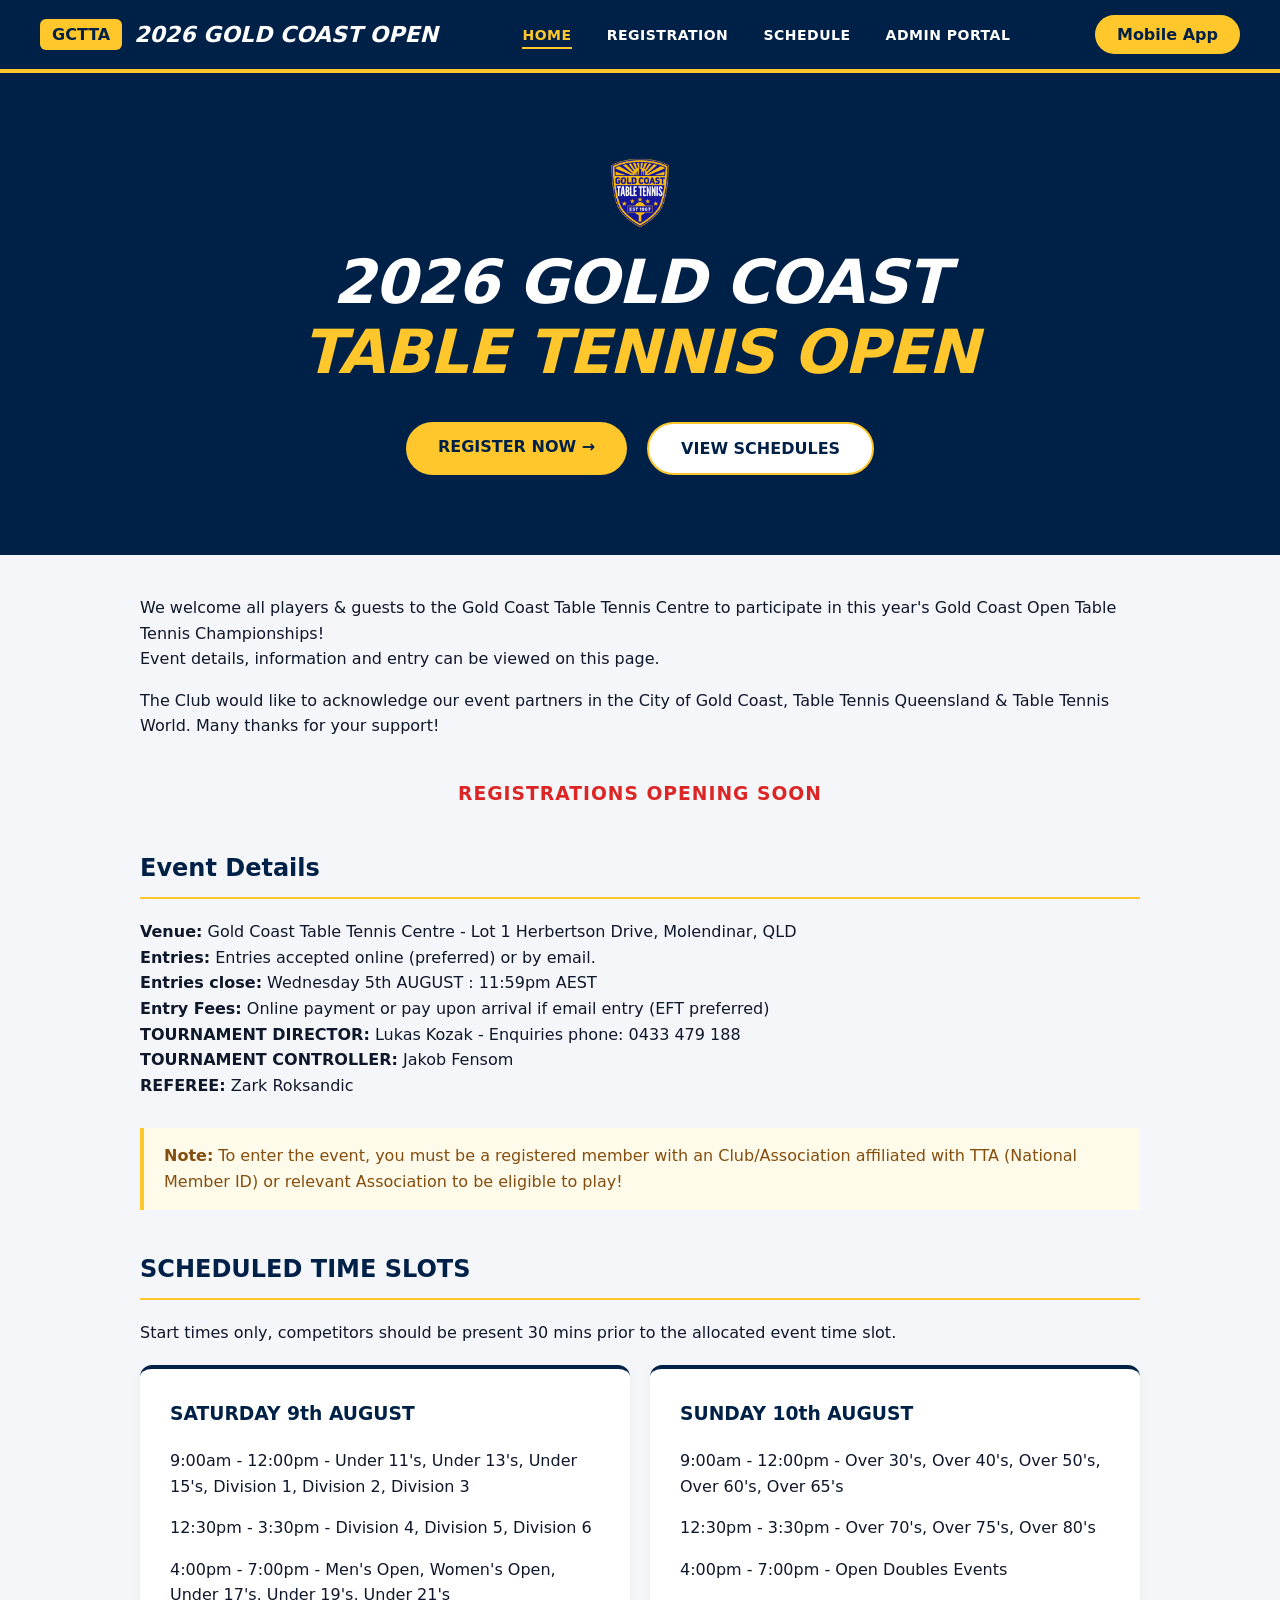
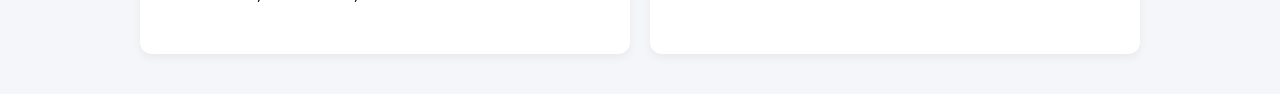
==== public/index.html @ 2d71d455 "Initial commit with server and frontend assets" ====
<!DOCTYPE html>
<html lang="en">
<head>
    <meta charset="UTF-8">
    <meta name="viewport" content="width=device-width, initial-scale=1.0">
    <title>Home | 2026 Gold Coast Open</title>
    <link rel="stylesheet" href="style.css">
</head>
<body>
    <nav class="navbar">
        <a href="/" class="nav-brand"><span class="gc-badge">GCTTA</span> 2026 GOLD COAST OPEN</a>
        <div class="nav-links">
            <a href="/" class="active">Home</a>
            <a href="/registration">Registration</a>
            <a href="/schedule">Schedule</a>
            <a href="/admin">Admin Portal</a>
        </div>
        <a href="#" class="btn-mobile-app">Mobile App</a>
    </nav>

    <div class="hero">
        <img src="GCTTA Crest Logo.png" alt="GCTTA Logo" onerror="this.src='https://via.placeholder.com/80x80?text=GCTTA'" style="height: 80px; margin-bottom: 10px;">
        <h1>2026 GOLD COAST <span class="gold-text">TABLE TENNIS OPEN</span></h1>
        <p></p>
        <div class="hero-btns">
            <a href="/registration" class="btn-primary">REGISTER NOW →</a>
            <a href="/schedule" class="btn-secondary">VIEW SCHEDULES</a>
        </div>
    </div>

    <div class="content-container">
        <p>We welcome all players & guests to the Gold Coast Table Tennis Centre to participate in this year's Gold Coast Open Table Tennis Championships!<br>
        Event details, information and entry can be viewed on this page.</p>

        <p>The Club would like to acknowledge our event partners in the City of Gold Coast, Table Tennis Queensland & Table Tennis World. Many thanks for your support!</p>

        <h3 style="color: #DC2626; font-weight: 900; text-align: center; margin-top: 40px; letter-spacing: 1px;">REGISTRATIONS OPENING SOON</h3>

        <h2>Event Details</h2>

        <p><strong>Venue:</strong> Gold Coast Table Tennis Centre - Lot 1 Herbertson Drive, Molendinar, QLD<br>
        <strong>Entries:</strong> Entries accepted online (preferred) or by email.<br>
        <strong>Entries close:</strong> Wednesday 5th AUGUST : 11:59pm AEST<br>
        <strong>Entry Fees:</strong> Online payment or pay upon arrival if email entry (EFT preferred)<br>
        <strong>TOURNAMENT DIRECTOR:</strong> Lukas Kozak - Enquiries phone: 0433 479 188<br>
        <strong>TOURNAMENT CONTROLLER:</strong> Jakob Fensom<br>
        <strong>REFEREE:</strong> Zark Roksandic</p>

        <div class="info-note">
            <strong>Note:</strong> To enter the event, you must be a registered member with an Club/Association affiliated with TTA (National Member ID) or relevant Association to be eligible to play!
        </div>

        <h2>SCHEDULED TIME SLOTS</h2>
        <p>Start times only, competitors should be present 30 mins prior to the allocated event time slot.</p>

        <div class="schedule-grid">
            <div class="schedule-card">
                <h3>SATURDAY 9th AUGUST</h3>
                <p>9:00am - 12:00pm - Under 11's, Under 13's, Under 15's, Division 1, Division 2, Division 3</p>
                <p>12:30pm - 3:30pm - Division 4, Division 5, Division 6</p>
                <p>4:00pm - 7:00pm - Men's Open, Women's Open, Under 17's, Under 19's, Under 21's</p>
            </div>
            <div class="schedule-card">
                <h3>SUNDAY 10th AUGUST</h3>
                <p>9:00am - 12:00pm - Over 30's, Over 40's, Over 50's, Over 60's, Over 65's</p>
                <p>12:30pm - 3:30pm - Over 70's, Over 75's, Over 80's</p>
                <p>4:00pm - 7:00pm - Open Doubles Events</p>
            </div>
        </div>
    </div>
</body>
</html>
---- public/style.css ----
:root {
    --gctta-navy: #002147;
    --gctta-gold: #FFC72C;
    --gctta-gold-dark: #D4A017;
    --text-dark: #0F172A;
    --bg-light: #F4F6F9;
    --border-radius: 8px;
}

body {
    margin: 0;
    font-family: 'Segoe UI', system-ui, -apple-system, sans-serif;
    background-color: var(--bg-light);
    color: var(--text-dark);
}

/* Navbar */
.navbar {
    background-color: var(--gctta-navy);
    padding: 15px 40px;
    display: flex;
    justify-content: space-between;
    align-items: center;
    border-bottom: 4px solid var(--gctta-gold);
}
.nav-brand {
    color: #FFFFFF;
    font-size: 22px;
    font-weight: 900;
    font-style: italic;
    text-decoration: none;
    display: flex;
    align-items: center;
    gap: 12px;
}
.nav-brand span.gc-badge {
    background-color: var(--gctta-gold);
    color: var(--gctta-navy);
    padding: 6px 12px;
    border-radius: 6px;
    font-size: 16px;
    font-weight: bold;
    font-style: normal;
}
.nav-links a {
    color: #FFFFFF;
    text-decoration: none;
    margin: 0 15px;
    font-weight: 700;
    font-size: 14px;
    text-transform: uppercase;
    letter-spacing: 0.5px;
}
.nav-links a.active, .nav-links a:hover {
    color: var(--gctta-gold);
    border-bottom: 2px solid var(--gctta-gold);
    padding-bottom: 4px;
}
.btn-mobile-app {
    background-color: var(--gctta-gold);
    color: var(--gctta-navy);
    padding: 10px 22px;
    border-radius: 20px;
    text-decoration: none;
    font-weight: 800;
    transition: all 0.2s;
}
.btn-mobile-app:hover {
    background-color: #FFFFFF;
}

/* Hero Section */
.hero {
    background-color: var(--gctta-navy);
    color: #FFFFFF;
    text-align: center;
    padding: 80px 20px;
}
.hero h1 {
    font-size: 3.8em;
    margin: 0;
    font-weight: 900;
    font-style: italic;
    letter-spacing: -1px;
}
.hero h1 .gold-text {
    color: var(--gctta-gold);
    display: block;
}
.hero p {
    font-size: 1.2em;
    max-width: 650px;
    margin: 20px auto;
    line-height: 1.6;
    color: #E2E8F0;
}
.hero-btns {
    margin-top: 35px;
    display: flex;
    justify-content: center;
    gap: 20px;
}
.btn-primary {
    background-color: var(--gctta-gold);
    color: var(--gctta-navy);
    padding: 15px 32px;
    border-radius: 30px;
    text-decoration: none;
    font-weight: 900;
    border: none;
    cursor: pointer;
    font-size: 16px;
    transition: background 0.2s;
}
.btn-primary:hover {
    background-color: #FFFFFF;
}
.btn-secondary {
    background-color: #FFFFFF;
    color: var(--gctta-navy);
    padding: 15px 32px;
    border-radius: 30px;
    text-decoration: none;
    font-weight: 900;
    border: 2px solid var(--gctta-gold);
    cursor: pointer;
}

/* Layout */
.features-grid {
    display: flex;
    justify-content: center;
    gap: 30px;
    padding: 60px 40px;
    max-width: 1200px;
    margin: auto;
}
.feature-card {
    background: #FFFFFF;
    padding: 40px 30px;
    border-radius: 12px;
    text-align: center;
    flex: 1;
    box-shadow: 0 10px 20px rgba(0,0,0,0.05);
    border-top: 5px solid var(--gctta-gold);
}
.form-container {
    max-width: 800px;
    margin: 40px auto;
    background: #FFFFFF;
    padding: 40px;
    border-radius: 12px;
    box-shadow: 0 5px 20px rgba(0,0,0,0.06);
    border-top: 6px solid var(--gctta-navy);
}

/* Forms */
.form-group { margin-bottom: 20px; }
.form-group label {
    display: block;
    font-weight: 700;
    margin-bottom: 8px;
    font-size: 12px;
    color: #475569;
    text-transform: uppercase;
    letter-spacing: 0.5px;
}
.form-row { display: flex; gap: 20px; }
.form-row .form-group { flex: 1; }
input[type="text"], input[type="email"], select, input[type="number"], input[type="password"] {
    width: 100%;
    padding: 12px;
    border: 1px solid #CBD5E1;
    border-radius: var(--border-radius);
    box-sizing: border-box;
    font-size: 15px;
}
input:focus, select:focus {
    outline: none;
    border-color: var(--gctta-navy);
    box-shadow: 0 0 0 3px rgba(0, 33, 71, 0.1);
}
.radio-group { display: flex; gap: 20px; align-items: center; height: 45px; }

/* Buttons */
.lookup-btn {
    background-color: var(--gctta-navy);
    color: #FFFFFF;
    border: none;
    padding: 12px 18px;
    border-radius: var(--border-radius);
    font-weight: bold;
    cursor: pointer;
    white-space: nowrap;
}
.lookup-btn:hover { background-color: var(--gctta-gold); color: var(--gctta-navy); }
.btn-secondary-small {
    background-color: #64748B;
    color: white;
    border: none;
    padding: 12px 18px;
    border-radius: var(--border-radius);
    font-weight: bold;
    cursor: pointer;
}
.btn-secondary-small:hover { background-color: #475569; }
.btn-block { display: block; width: 100%; margin-top: 20px; }

/* Ratings Central Cards */
.rc-grid {
    display: grid;
    grid-template-columns: repeat(auto-fill, minmax(200px, 1fr));
    gap: 15px;
    margin-top: 15px;
}
.rc-card {
    background: white;
    border: 2px solid #E2E8F0;
    border-radius: 8px;
    padding: 15px;
    cursor: pointer;
    transition: all 0.2s;
}
.rc-card:hover {
    border-color: var(--gctta-gold);
    transform: translateY(-2px);
    box-shadow: 0 4px 10px rgba(0,0,0,0.1);
}
.rc-card.selected {
    border-color: var(--gctta-navy);
    background: #F8FAFC;
    border-width: 3px;
}
.rc-card h4 { margin: 0 0 10px 0; color: var(--gctta-navy); font-size: 16px; }
.rc-card p { margin: 0 0 5px 0; font-size: 13px; color: #475569; }

/* Admin Overlay & Dashboard */
.login-overlay {
    position: fixed; top: 0; left: 0; width: 100%; height: 100%;
    background: rgba(0, 33, 71, 0.95);
    z-index: 1000;
    display: flex; align-items: center; justify-content: center;
}
.login-box {
    background: white; padding: 40px; border-radius: 12px; width: 350px; text-align: center;
    box-shadow: 0 10px 30px rgba(0,0,0,0.3);
}
.login-box h2 { color: var(--gctta-navy); margin-top: 0; margin-bottom: 25px; }

.stats-grid {
    display: flex; gap: 20px; margin-bottom: 30px;
}
.stat-card {
    background: white; padding: 25px; border-radius: 10px; flex: 1;
    box-shadow: 0 4px 10px rgba(0,0,0,0.05); border-left: 5px solid var(--gctta-gold);
}
.stat-card h3 { margin: 0 0 10px 0; font-size: 14px; color: #64748B; text-transform: uppercase; }
.stat-card p { margin: 0; font-size: 32px; font-weight: 900; color: var(--gctta-navy); }

/* Custom Additions */
.content-container {
    max-width: 1000px;
    margin: 40px auto;
    padding: 0 20px;
    font-size: 16px;
    line-height: 1.6;
}
.content-container h2 {
    color: var(--gctta-navy);
    border-bottom: 2px solid var(--gctta-gold);
    padding-bottom: 10px;
    margin-top: 40px;
}
.info-note {
    background-color: #FFFBEB;
    border-left: 4px solid var(--gctta-gold);
    padding: 15px 20px;
    margin: 30px 0;
    color: #854D0E;
}
.schedule-grid {
    display: grid;
    grid-template-columns: 1fr 1fr;
    gap: 20px;
    margin-top: 20px;
}
.schedule-card {
    background: white;
    padding: 30px;
    border-radius: 12px;
    box-shadow: 0 4px 10px rgba(0,0,0,0.05);
    border-top: 4px solid var(--gctta-navy);
}
.schedule-card h3 {
    margin-top: 0;
    color: var(--gctta-navy);
}
@media (max-width: 768px) {
    .schedule-grid {
        grid-template-columns: 1fr;
    }
}
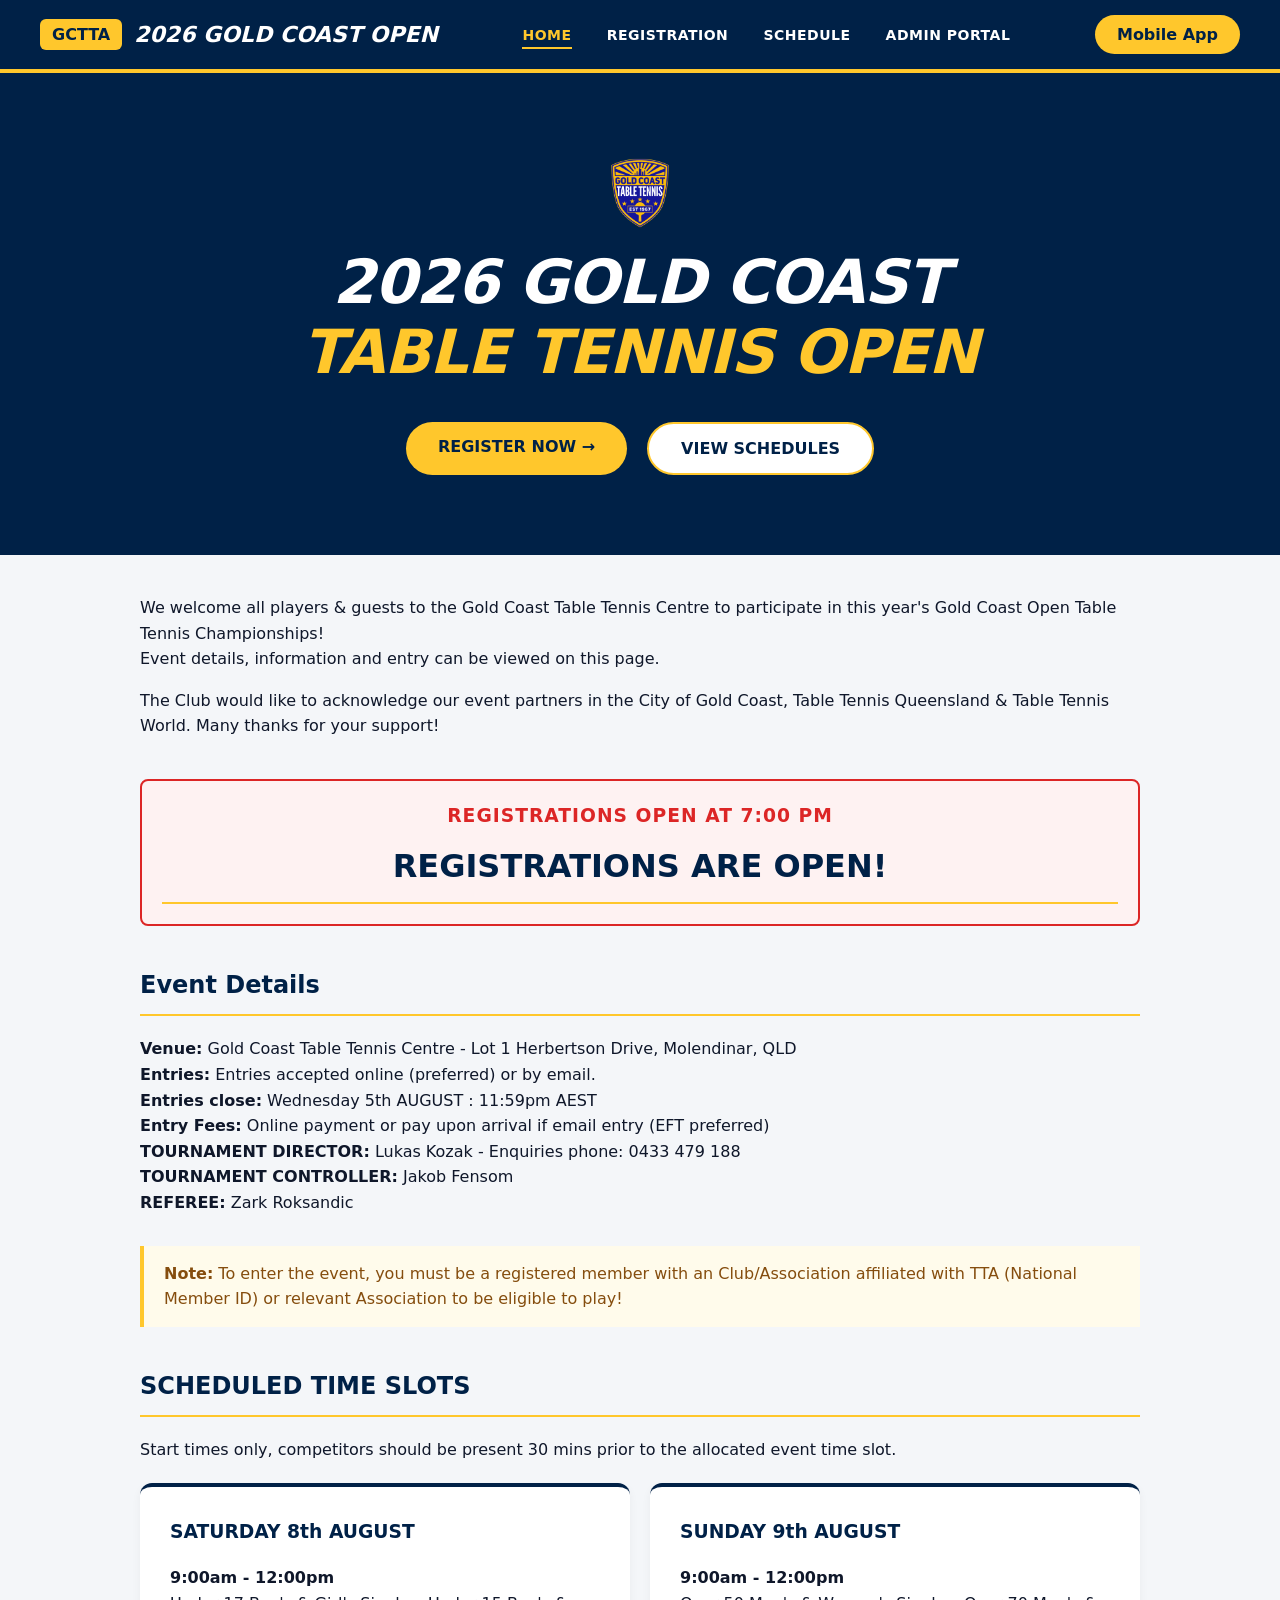
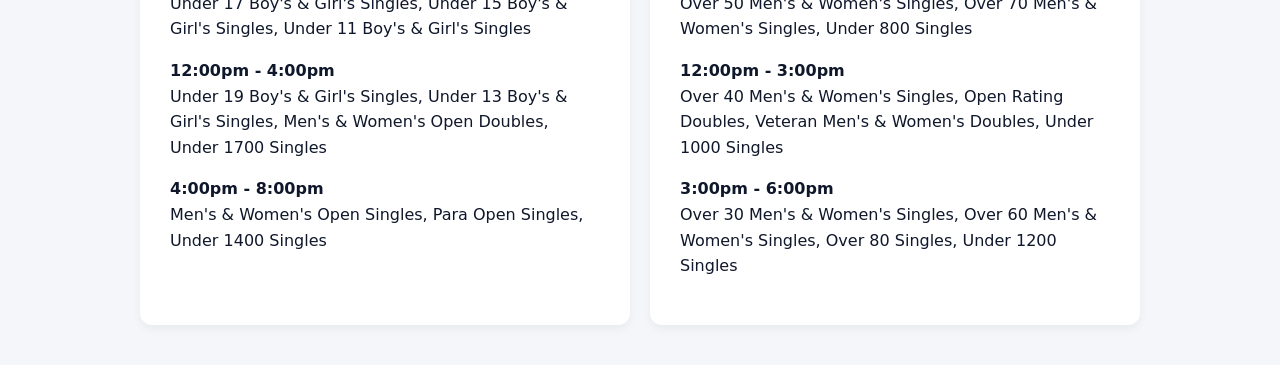
==== commit 0561d414: "upload to website" ====
--- a/public/index.html
+++ b/public/index.html
@@ -34,7 +34,11 @@
 
         <p>The Club would like to acknowledge our event partners in the City of Gold Coast, Table Tennis Queensland & Table Tennis World. Many thanks for your support!</p>
 
-        <h3 style="color: #DC2626; font-weight: 900; text-align: center; margin-top: 40px; letter-spacing: 1px;">REGISTRATIONS OPENING SOON</h3>
+        <!-- LIVE COUNTDOWN BANNER -->
+        <div style="background-color: #FEF2F2; border: 2px solid #DC2626; border-radius: 8px; padding: 20px; text-align: center; margin-top: 40px;">
+            <h3 style="color: #DC2626; font-weight: 900; margin: 0; letter-spacing: 1px;">REGISTRATIONS OPEN AT 7:00 PM</h3>
+            <h2 id="indexCountdown" style="color: var(--gctta-navy); font-size: 32px; margin: 10px 0 0 0;">--:--:--</h2>
+        </div>
 
         <h2>Event Details</h2>
 
@@ -55,18 +59,48 @@
 
         <div class="schedule-grid">
             <div class="schedule-card">
-                <h3>SATURDAY 9th AUGUST</h3>
-                <p>9:00am - 12:00pm - Under 11's, Under 13's, Under 15's, Division 1, Division 2, Division 3</p>
-                <p>12:30pm - 3:30pm - Division 4, Division 5, Division 6</p>
-                <p>4:00pm - 7:00pm - Men's Open, Women's Open, Under 17's, Under 19's, Under 21's</p>
+                <h3>SATURDAY 8th AUGUST</h3>
+                <p><strong>9:00am - 12:00pm</strong><br>
+                Under 17 Boy's & Girl's Singles, Under 15 Boy's & Girl's Singles, Under 11 Boy's & Girl's Singles</p>
+                <p><strong>12:00pm - 4:00pm</strong><br>
+                Under 19 Boy's & Girl's Singles, Under 13 Boy's & Girl's Singles, Men's & Women's Open Doubles, Under 1700 Singles</p>
+                <p><strong>4:00pm - 8:00pm</strong><br>
+                Men's & Women's Open Singles, Para Open Singles, Under 1400 Singles</p>
             </div>
             <div class="schedule-card">
-                <h3>SUNDAY 10th AUGUST</h3>
-                <p>9:00am - 12:00pm - Over 30's, Over 40's, Over 50's, Over 60's, Over 65's</p>
-                <p>12:30pm - 3:30pm - Over 70's, Over 75's, Over 80's</p>
-                <p>4:00pm - 7:00pm - Open Doubles Events</p>
+                <h3>SUNDAY 9th AUGUST</h3>
+                <p><strong>9:00am - 12:00pm</strong><br>
+                Over 50 Men's & Women's Singles, Over 70 Men's & Women's Singles, Under 800 Singles</p>
+                <p><strong>12:00pm - 3:00pm</strong><br>
+                Over 40 Men's & Women's Singles, Open Rating Doubles, Veteran Men's & Women's Doubles, Under 1000 Singles</p>
+                <p><strong>3:00pm - 6:00pm</strong><br>
+                Over 30 Men's & Women's Singles, Over 60 Men's & Women's Singles, Over 80 Singles, Under 1200 Singles</p>
             </div>
         </div>
     </div>
+
+    <!-- SCRIPT FOR INDEX COUNTDOWN -->
+    <script>
+        const targetTimeIndex = new Date('July 23, 2026 19:00:00').getTime();
+        
+        function updateIndexCountdown() {
+            const now = new Date().getTime();
+            const distance = targetTimeIndex - now;
+            const el = document.getElementById('indexCountdown');
+            
+            if (distance < 0) {
+                if(el) el.innerText = "REGISTRATIONS ARE OPEN!";
+                return;
+            }
+            
+            const hours = Math.floor((distance % (1000 * 60 * 60 * 24)) / (1000 * 60 * 60));
+            const minutes = Math.floor((distance % (1000 * 60 * 60)) / (1000 * 60));
+            const seconds = Math.floor((distance % (1000 * 60)) / 1000);
+            
+            if(el) el.innerText = (hours > 0 ? hours + "h " : "") + minutes + "m " + seconds + "s";
+        }
+        setInterval(updateIndexCountdown, 1000);
+        updateIndexCountdown();
+    </script>
 </body>
-</html>
+</html>
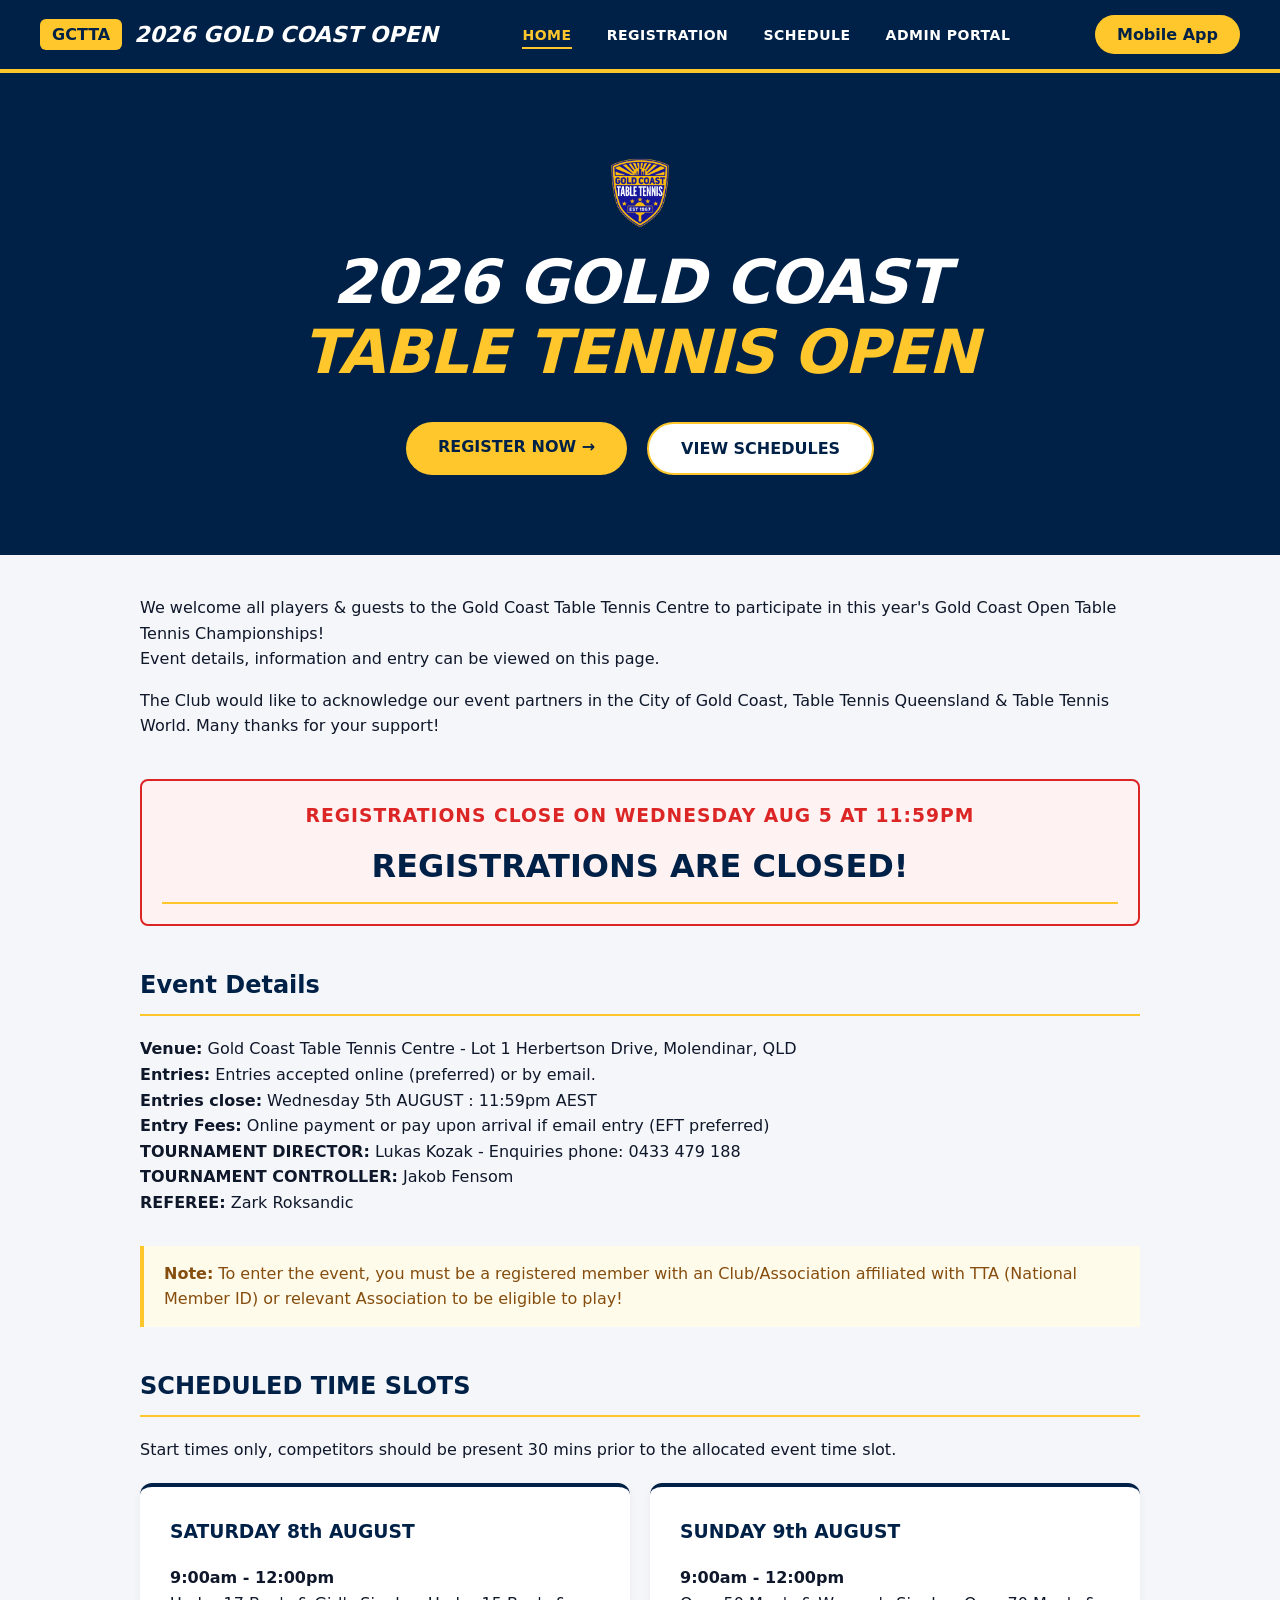
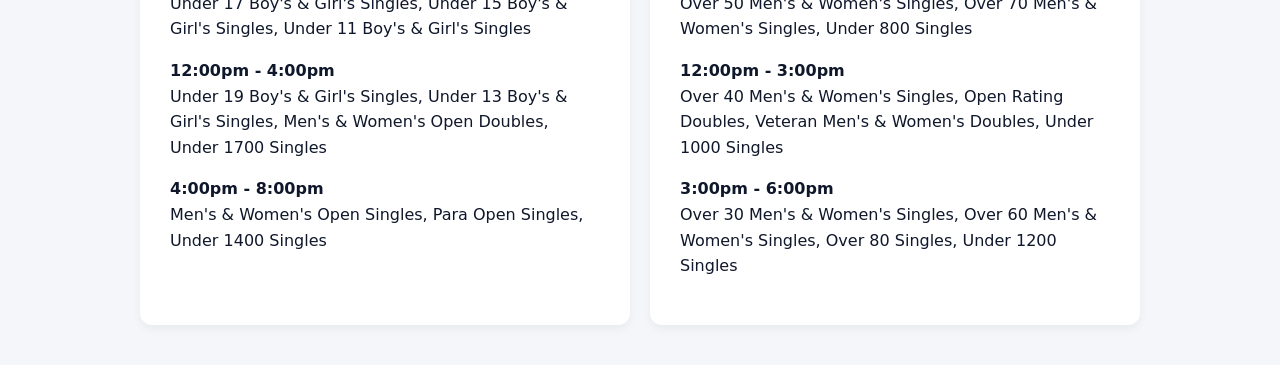
==== commit 19465393: "big boi update" ====
--- a/public/index.html
+++ b/public/index.html
@@ -36,7 +36,7 @@
 
         <!-- LIVE COUNTDOWN BANNER -->
         <div style="background-color: #FEF2F2; border: 2px solid #DC2626; border-radius: 8px; padding: 20px; text-align: center; margin-top: 40px;">
-            <h3 style="color: #DC2626; font-weight: 900; margin: 0; letter-spacing: 1px;">REGISTRATIONS OPEN AT 7:00 PM</h3>
+            <h3 style="color: #DC2626; font-weight: 900; margin: 0; letter-spacing: 1px;">REGISTRATIONS CLOSE ON WEDNESDAY AUG 5 AT 11:59PM</h3>
             <h2 id="indexCountdown" style="color: var(--gctta-navy); font-size: 32px; margin: 10px 0 0 0;">--:--:--</h2>
         </div>
 
@@ -81,7 +81,7 @@
 
     <!-- SCRIPT FOR INDEX COUNTDOWN -->
     <script>
-        const targetTimeIndex = new Date('July 23, 2026 19:00:00').getTime();
+        const targetTimeIndex = new Date('August 5, 2026 23:59:59 GMT+1000').getTime();
         
         function updateIndexCountdown() {
             const now = new Date().getTime();
@@ -89,15 +89,16 @@
             const el = document.getElementById('indexCountdown');
             
             if (distance < 0) {
-                if(el) el.innerText = "REGISTRATIONS ARE OPEN!";
+                if(el) el.innerText = "REGISTRATIONS ARE CLOSED!";
                 return;
             }
             
+            const days = Math.floor(distance / (1000 * 60 * 60 * 24));
             const hours = Math.floor((distance % (1000 * 60 * 60 * 24)) / (1000 * 60 * 60));
             const minutes = Math.floor((distance % (1000 * 60 * 60)) / (1000 * 60));
             const seconds = Math.floor((distance % (1000 * 60)) / 1000);
             
-            if(el) el.innerText = (hours > 0 ? hours + "h " : "") + minutes + "m " + seconds + "s";
+            if(el) el.innerText = (days > 0 ? days + "d " : "") + (hours > 0 ? hours + "h " : "") + minutes + "m " + seconds + "s";
         }
         setInterval(updateIndexCountdown, 1000);
         updateIndexCountdown();
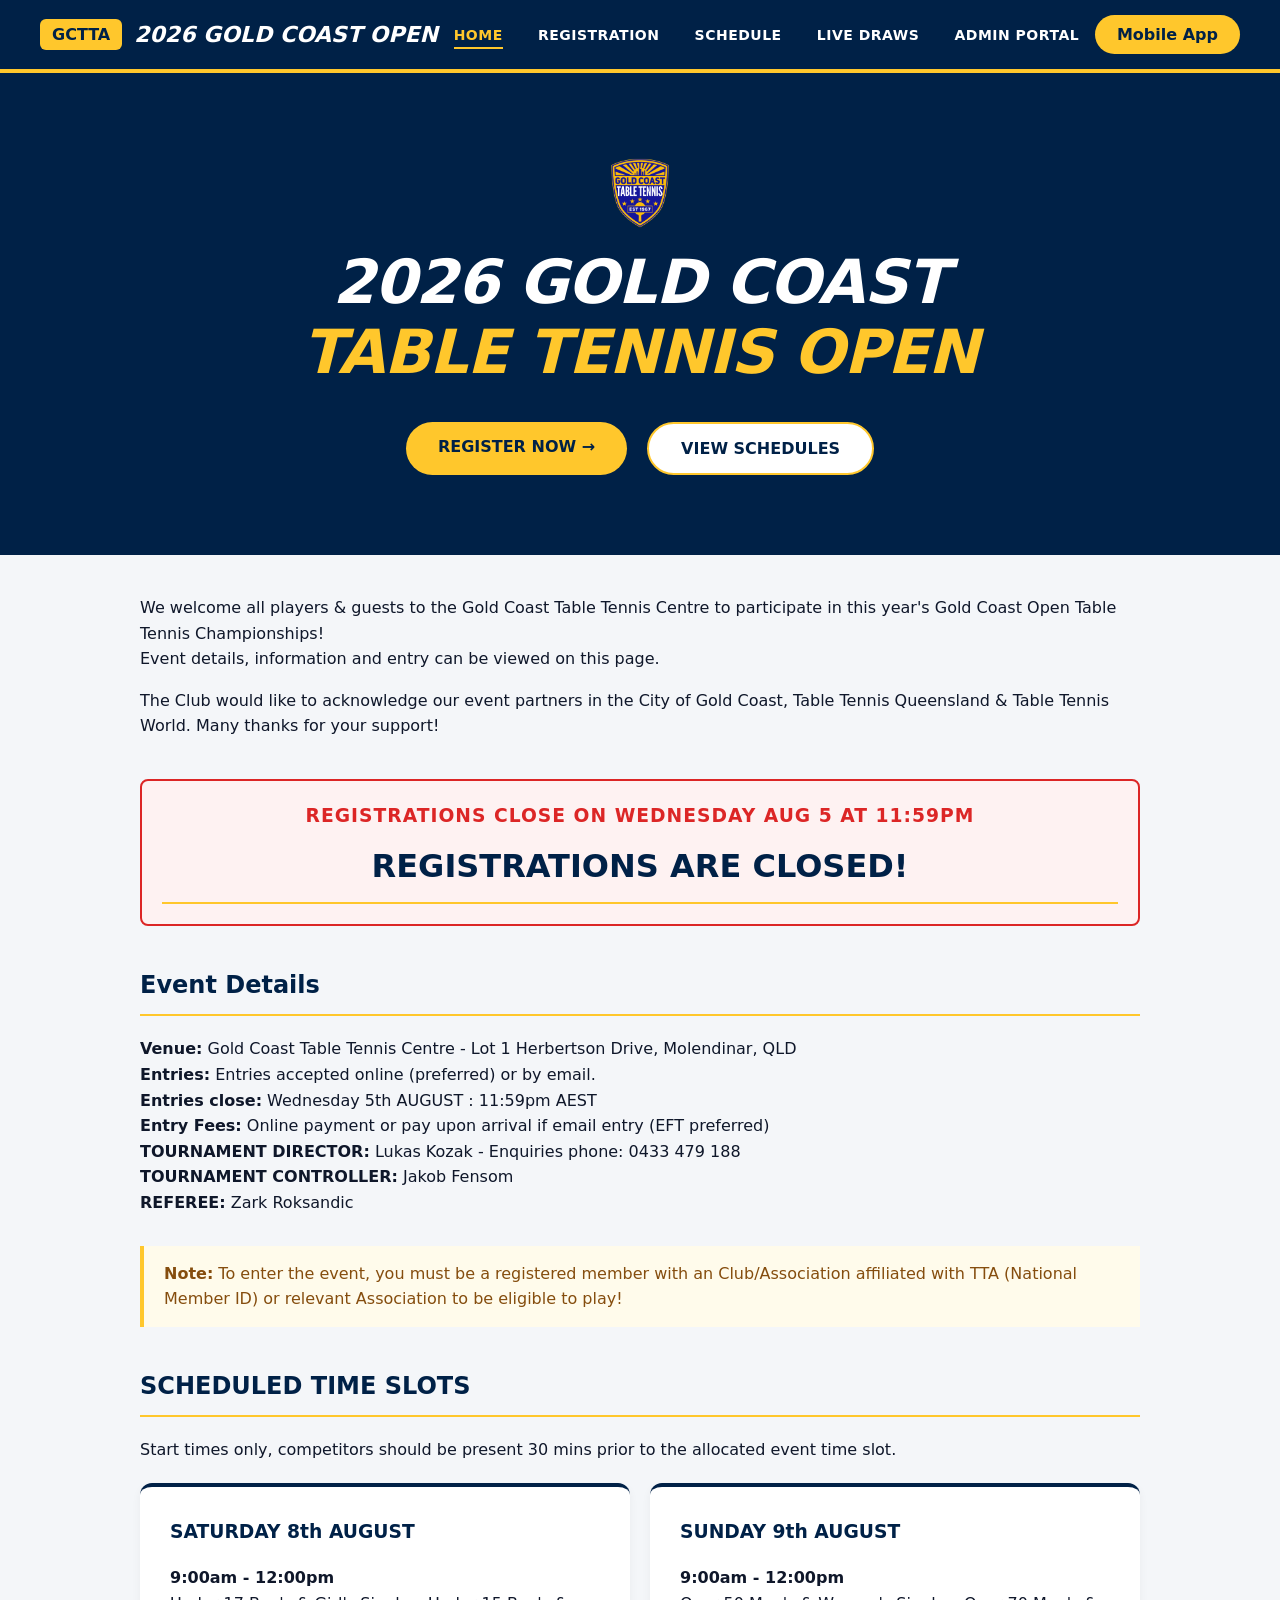
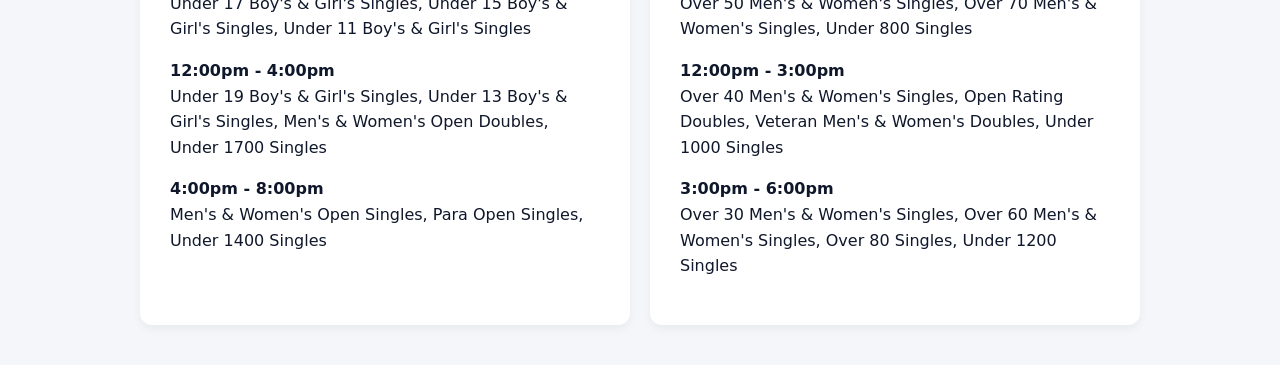
==== commit 7cdfca46: "draws should be live and fixed AND VIEWABLE" ====
--- a/public/index.html
+++ b/public/index.html
@@ -13,6 +13,7 @@
             <a href="/" class="active">Home</a>
             <a href="/registration">Registration</a>
             <a href="/schedule">Schedule</a>
+            <a href="/draws">Live Draws</a>
             <a href="/admin">Admin Portal</a>
         </div>
         <a href="#" class="btn-mobile-app">Mobile App</a>
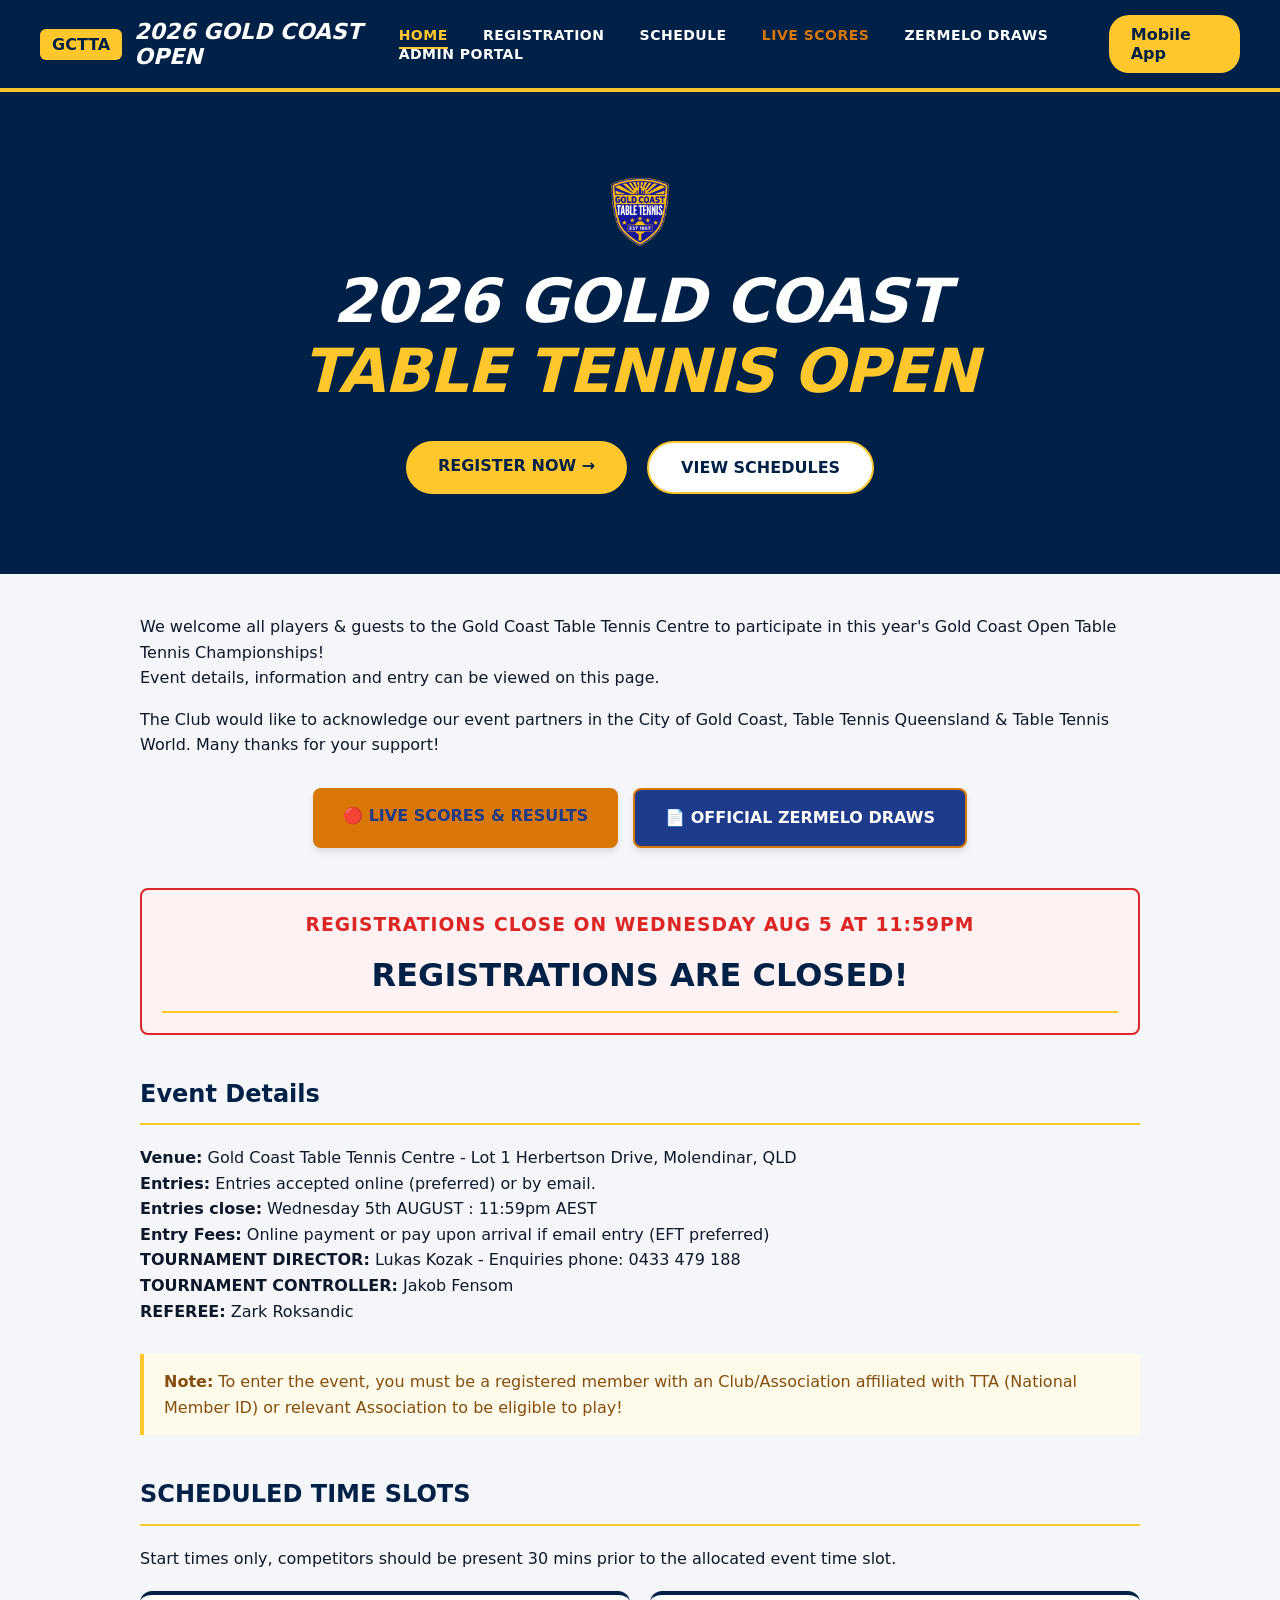
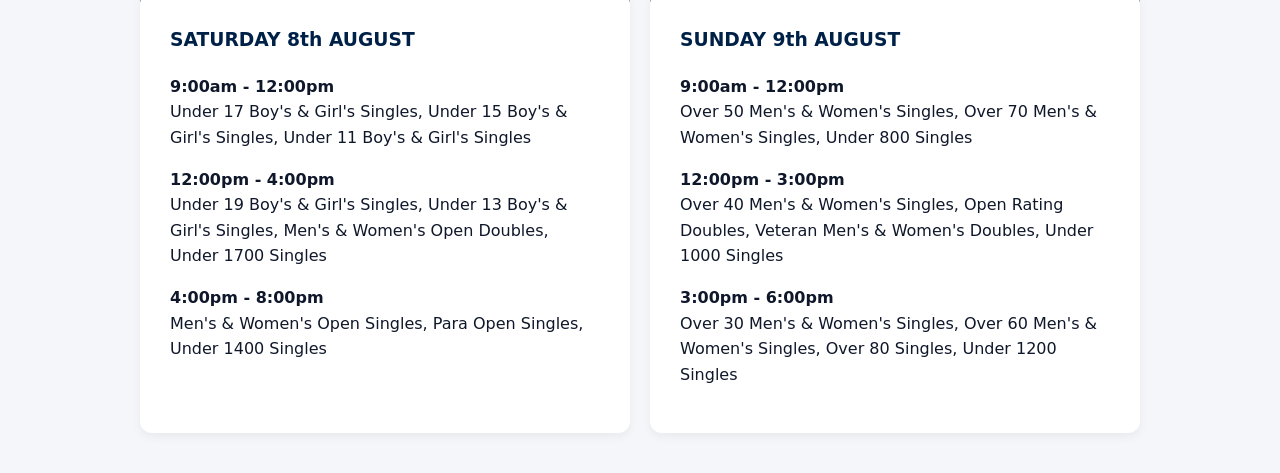
==== commit 3d6bc37e: "draws should be live and fixed n working please please" ====
--- a/public/index.html
+++ b/public/index.html
@@ -13,7 +13,9 @@
             <a href="/" class="active">Home</a>
             <a href="/registration">Registration</a>
             <a href="/schedule">Schedule</a>
-            <a href="/draws">Live Draws</a>
+            <!-- Updated Navbar Links for Dual Draws -->
+            <a href="/live-draws.html" style="color: #D97706; font-weight: 900;">Live Scores</a>
+            <a href="/draws.html">Zermelo Draws</a>
             <a href="/admin">Admin Portal</a>
         </div>
         <a href="#" class="btn-mobile-app">Mobile App</a>
@@ -34,6 +36,18 @@
         Event details, information and entry can be viewed on this page.</p>
 
         <p>The Club would like to acknowledge our event partners in the City of Gold Coast, Table Tennis Queensland & Table Tennis World. Many thanks for your support!</p>
+
+        <!-- ========================================== -->
+        <!-- TOURNAMENT DAY DRAWS BUTTONS -->
+        <!-- ========================================== -->
+        <div style="display: flex; gap: 15px; justify-content: center; flex-wrap: wrap; margin: 30px 0;">
+            <a href="/live-draws.html" style="background-color: #D97706; color: #1E3A8A; padding: 15px 30px; text-decoration: none; font-weight: 900; font-size: 16px; border-radius: 8px; text-transform: uppercase; box-shadow: 0 4px 6px rgba(0,0,0,0.1); transition: transform 0.2s;">
+                🔴 Live Scores & Results
+            </a>
+            <a href="/draws.html" style="background-color: #1E3A8A; color: white; padding: 15px 30px; text-decoration: none; font-weight: 900; font-size: 16px; border-radius: 8px; text-transform: uppercase; box-shadow: 0 4px 6px rgba(0,0,0,0.1); border: 2px solid #D97706; transition: transform 0.2s;">
+                📄 Official Zermelo Draws
+            </a>
+        </div>
 
         <!-- LIVE COUNTDOWN BANNER -->
         <div style="background-color: #FEF2F2; border: 2px solid #DC2626; border-radius: 8px; padding: 20px; text-align: center; margin-top: 40px;">
